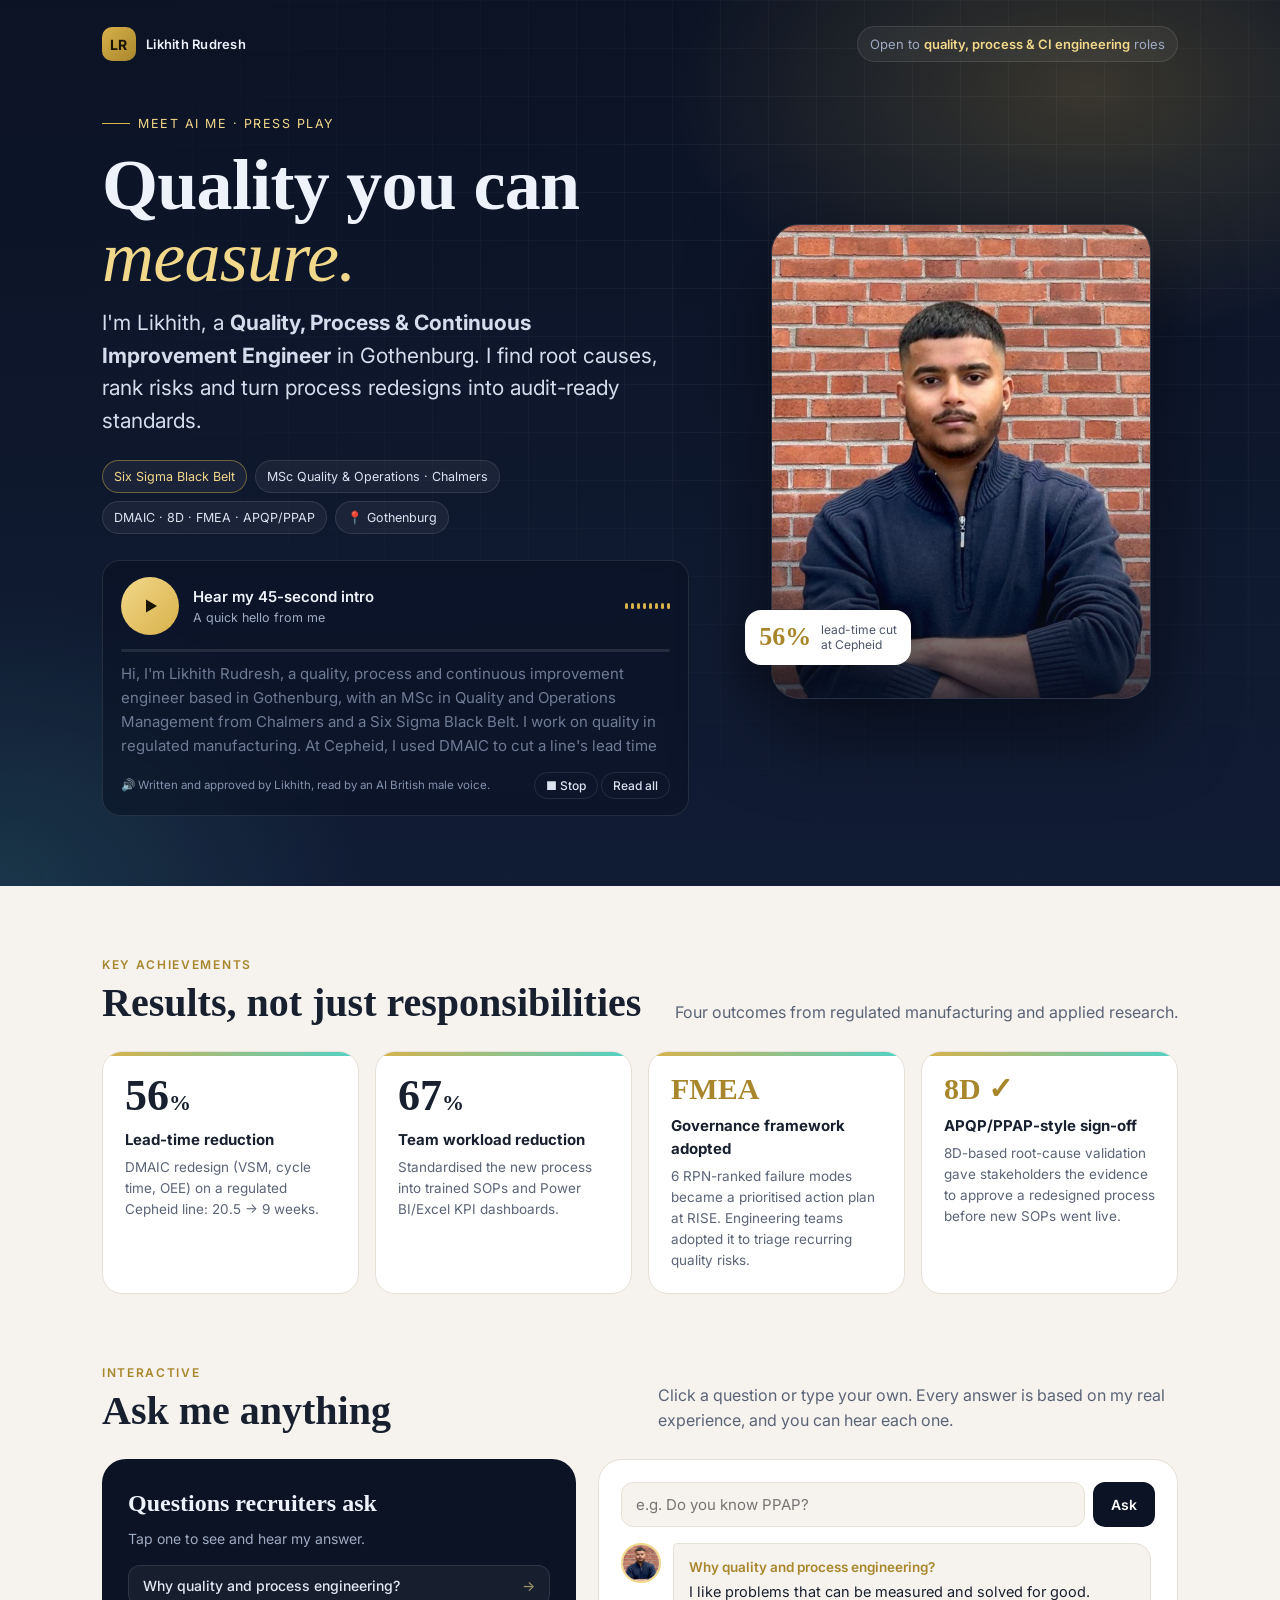
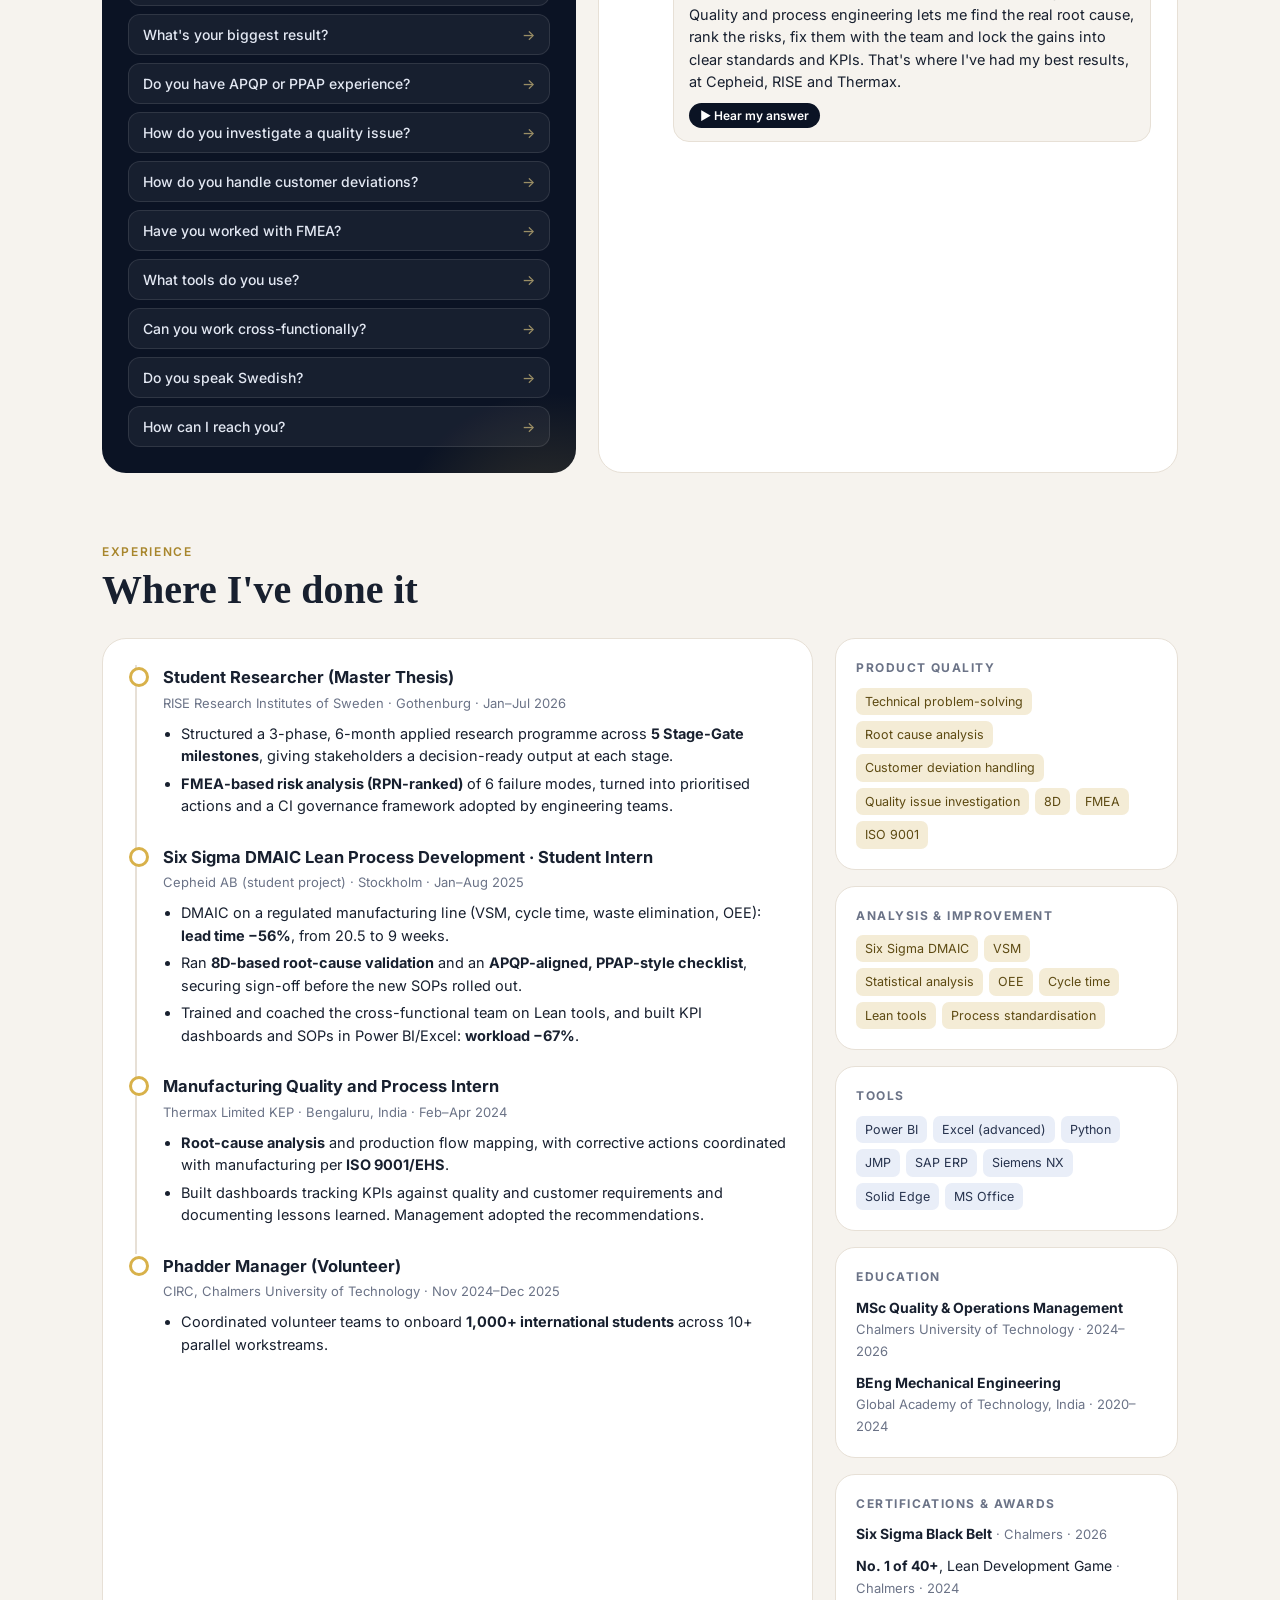
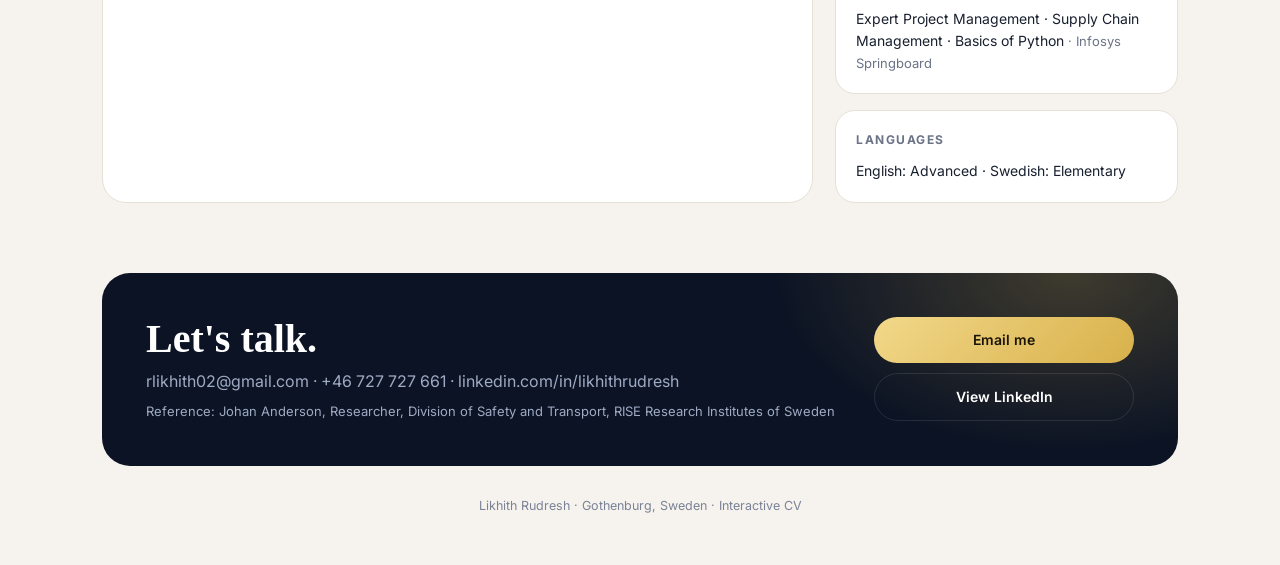
==== index.html @ d8d06bd0 "Create index.html" ====
<!DOCTYPE html>
<html lang="en"><head><meta charset="utf-8"><meta name="viewport" content="width=device-width, initial-scale=1">
<title>Likhith Rudresh – Quality, Process & CI Engineer</title>
<style>body{margin:0;background:#0b1324;color:#9fabc4;font:15px system-ui,sans-serif;display:grid;place-items:center;height:100vh}</style></head>
<body><p>Loading Likhith's interactive CV…</p>
<script>
fetch("index.html%20likhith").then(r=>r.text()).then(t=>{document.open();document.write(t);document.close();})
.catch(()=>{location.href="index.html%20likhith";});
</script></body></html>
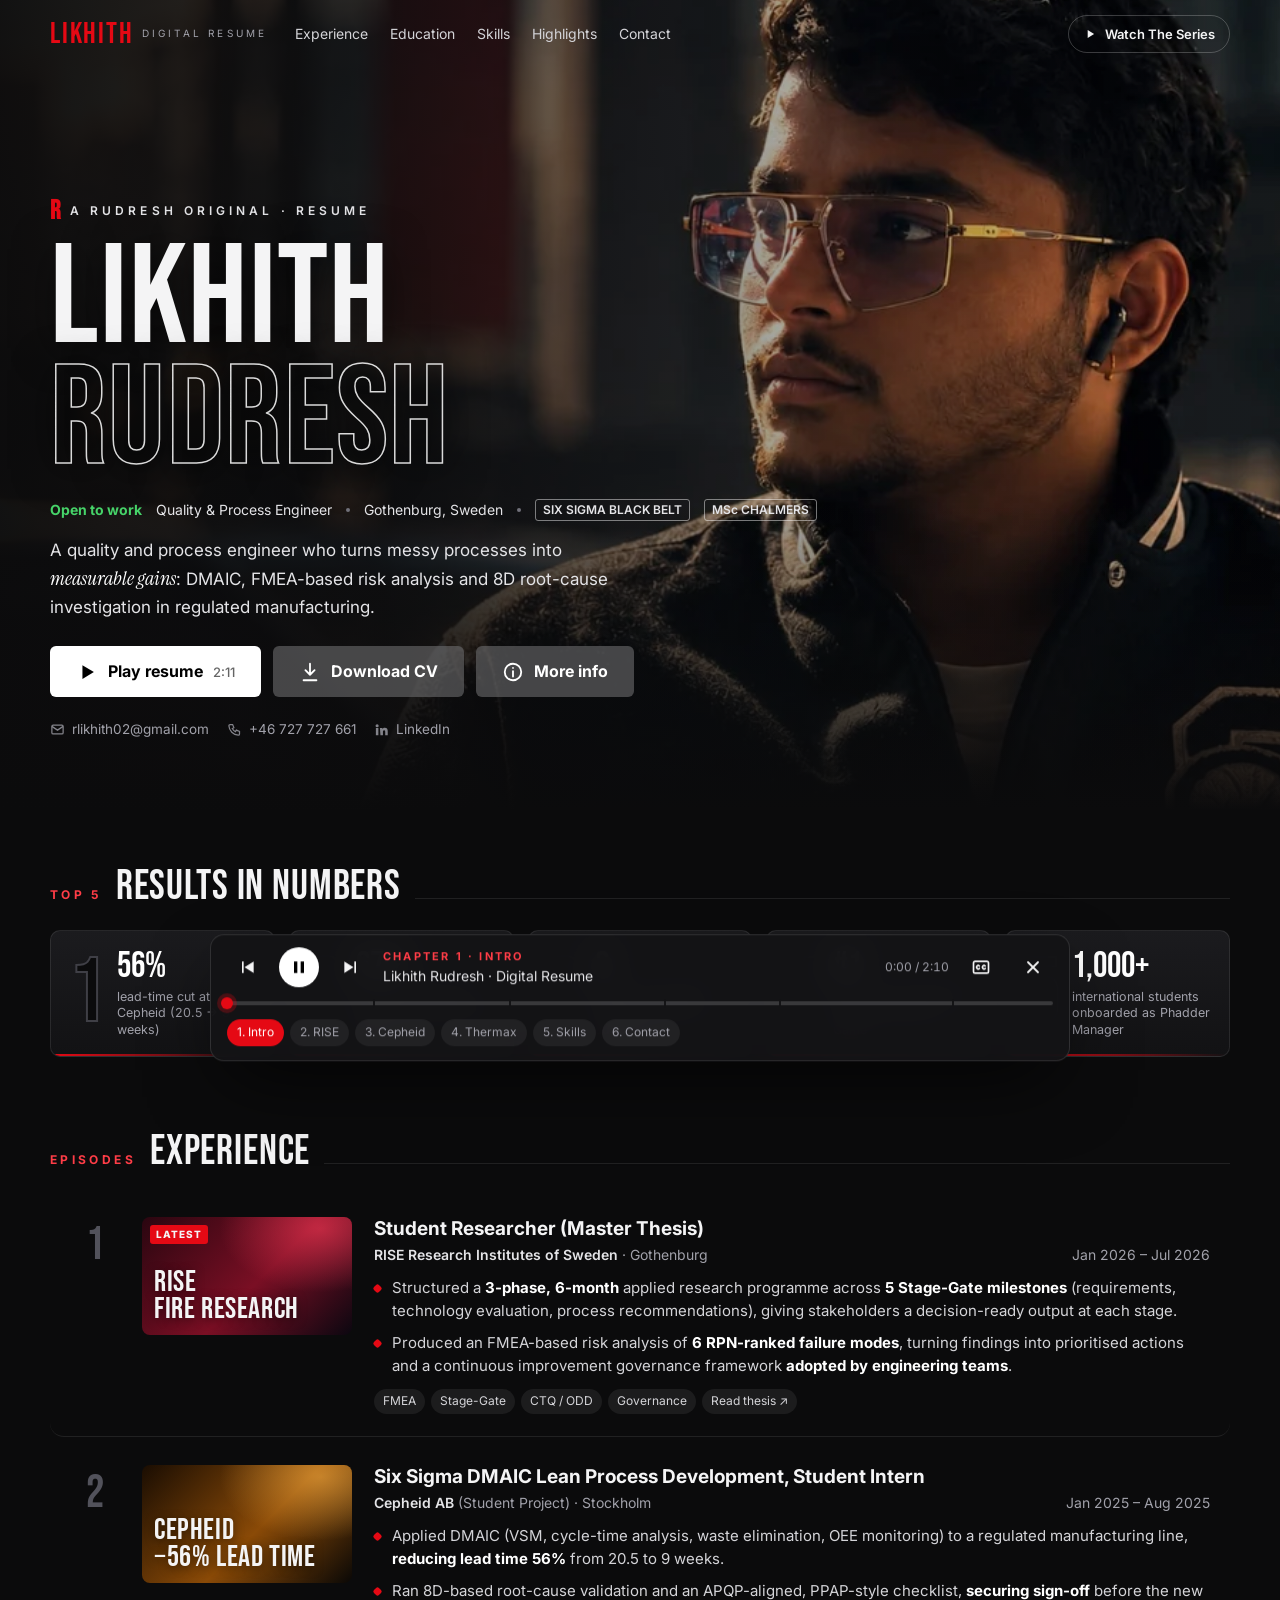
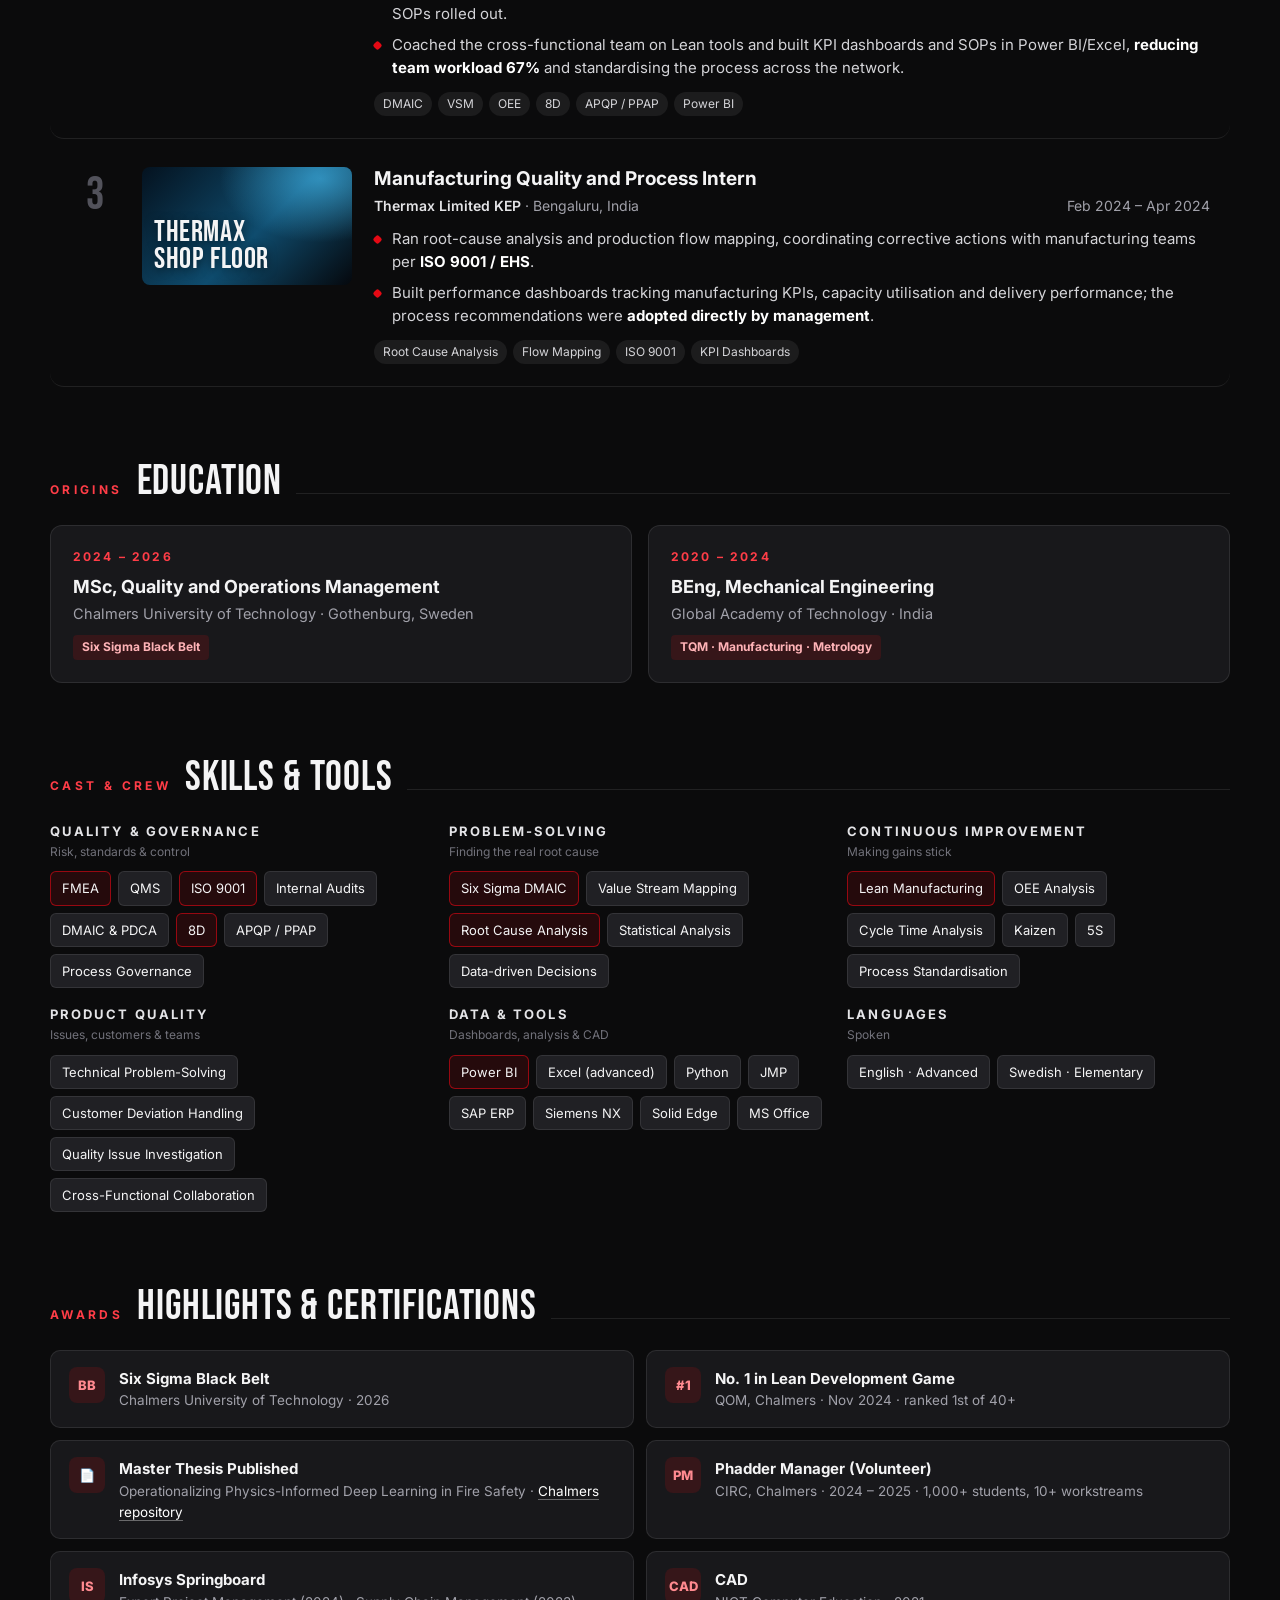
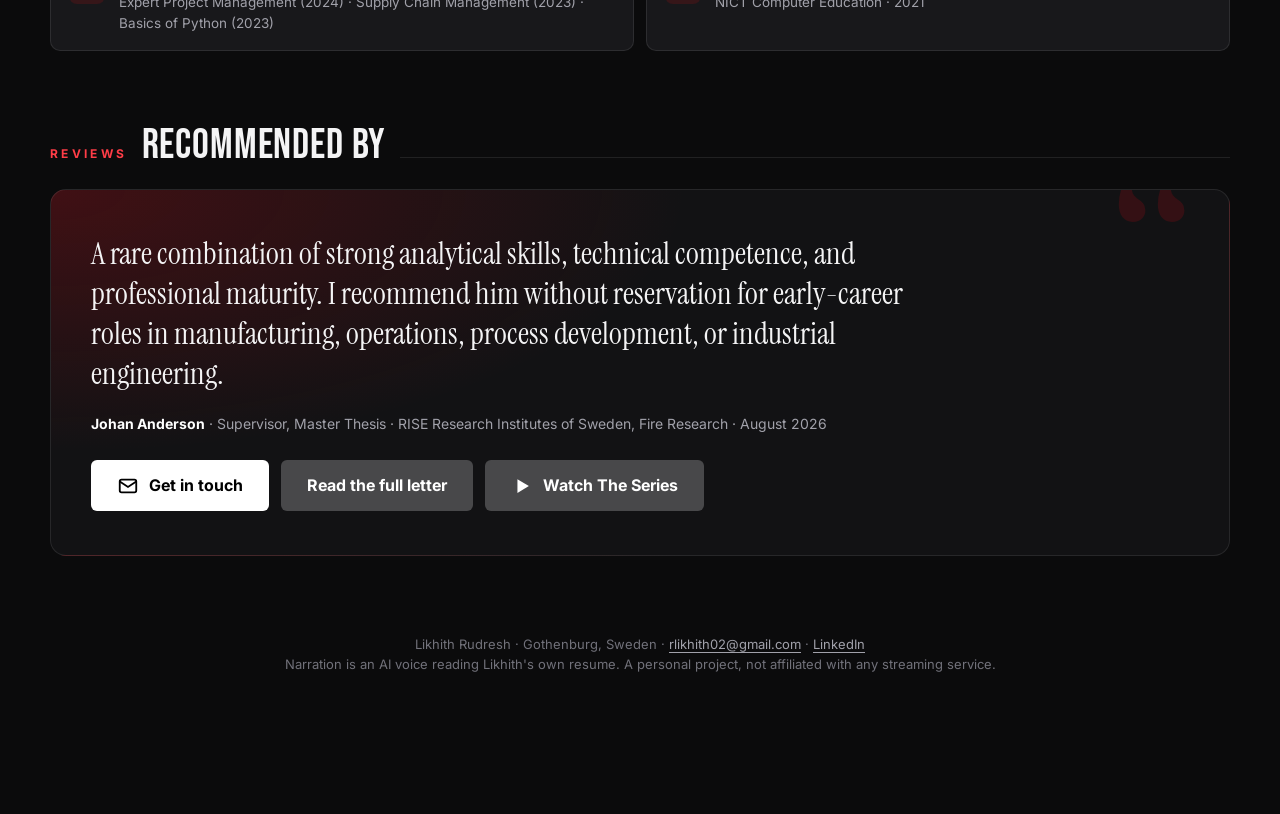
==== commit 2ef43978: "Replace home page with Series-style digital resume Co-Authored-By: Claude Opus 5.5 <noreply@anthropi" ====
--- a/index.html
+++ b/index.html
@@ -1,9 +1,509 @@
 <!DOCTYPE html>
-<html lang="en"><head><meta charset="utf-8"><meta name="viewport" content="width=device-width, initial-scale=1">
-<title>Likhith Rudresh – Quality, Process & CI Engineer</title>
-<style>body{margin:0;background:#0b1324;color:#9fabc4;font:15px system-ui,sans-serif;display:grid;place-items:center;height:100vh}</style></head>
-<body><p>Loading Likhith's interactive CV…</p>
+<html lang="en">
+<head>
+<meta charset="utf-8" />
+<meta name="viewport" content="width=device-width, initial-scale=1" />
+<title>Likhith Rudresh · Digital Resume</title>
+<meta name="description" content="Likhith Rudresh, Quality & Process Engineer in Gothenburg. MSc Quality and Operations Management (Chalmers), Six Sigma Black Belt. Press play to hear the resume." />
+<meta property="og:title" content="Likhith Rudresh · Digital Resume" />
+<meta property="og:description" content="Quality & Process Engineer · Six Sigma Black Belt · MSc Chalmers. Press play to hear the resume." />
+<meta property="og:image" content="https://rlikhith02.github.io/series/assets/og-image.jpg" />
+<meta property="og:url" content="https://rlikhith02.github.io/" />
+<meta name="twitter:card" content="summary_large_image" />
+<meta name="theme-color" content="#0b0b0c" />
+<link rel="icon" href="series/favicon.svg" type="image/svg+xml" />
+<link rel="preconnect" href="https://fonts.googleapis.com" />
+<link rel="preconnect" href="https://fonts.gstatic.com" crossorigin />
+<link href="https://fonts.googleapis.com/css2?family=Bebas+Neue&family=Instrument+Serif:ital@0;1&family=Inter:wght@300;400;500;600;700;800&display=swap" rel="stylesheet" />
+<style>
+:root{
+  --bg:#0b0b0c; --bg2:#141416; --card:#18181b; --line:rgba(255,255,255,.09);
+  --text:#f4f4f5; --mute:#a1a1aa; --dim:#71717a;
+  --red:#e50914; --red2:#ff3d47; --glow:rgba(229,9,20,.45);
+  --display:'Bebas Neue',Oswald,Impact,sans-serif; --serif:'Instrument Serif',Georgia,serif;
+  --sans:'Inter',ui-sans-serif,system-ui,-apple-system,sans-serif;
+}
+*{box-sizing:border-box;margin:0;padding:0}
+html{scroll-behavior:smooth;overflow-x:clip}
+body{background:var(--bg);color:var(--text);font-family:var(--sans);line-height:1.55;-webkit-font-smoothing:antialiased;overflow-x:clip}
+a{color:inherit;text-decoration:none}
+button{font:inherit;color:inherit;background:none;border:0;cursor:pointer}
+.wrap{width:min(1180px,100% - 40px);margin-inline:auto}
+:focus-visible{outline:2px solid var(--red2);outline-offset:3px;border-radius:6px}
+
+/* nav */
+.nav{position:fixed;inset:0 0 auto;z-index:40;transition:background .3s,backdrop-filter .3s}
+.nav.solid{background:rgba(11,11,12,.86);backdrop-filter:blur(12px);border-bottom:1px solid var(--line)}
+.nav .wrap{display:flex;align-items:center;gap:28px;height:68px}
+.logo{font-family:var(--display);font-size:30px;letter-spacing:.06em;color:var(--red);line-height:1}
+.logo small{font-family:var(--sans);font-size:10px;letter-spacing:.32em;color:var(--mute);margin-left:8px;vertical-align:middle}
+.nav ul{display:flex;gap:22px;list-style:none;font-size:14px;color:#d4d4d8}
+.nav ul a:hover{color:#fff}
+.nav .sp{flex:1}
+.pill{display:inline-flex;align-items:center;gap:8px;padding:8px 14px;border-radius:999px;border:1px solid rgba(255,255,255,.22);font-size:13px;font-weight:600;transition:.2s}
+.pill:hover{background:#fff;color:#000}
+
+/* hero */
+.hero{position:relative;min-height:min(90vh,820px);display:flex;align-items:flex-end;overflow:hidden}
+.hero picture img{position:absolute;inset:0;width:100%;height:100%;object-fit:cover;object-position:0% 30%;filter:brightness(.88) saturate(1.05);transform:scale(1.04);animation:kb 26s ease-in-out infinite alternate}
+@keyframes kb{to{transform:scale(1.12) translateX(-1.5%)}}
+.hero::before{content:"";position:absolute;inset:0;z-index:1;background:
+  linear-gradient(90deg,rgba(11,11,12,.97) 0%,rgba(11,11,12,.82) 30%,rgba(11,11,12,.25) 62%,rgba(11,11,12,.05) 100%),
+  linear-gradient(0deg,var(--bg) 0%,rgba(11,11,12,0) 38%),
+  radial-gradient(60% 50% at 0% 100%,rgba(229,9,20,.28),transparent 70%)}
+.hero .wrap{position:relative;z-index:2;padding:140px 0 70px}
+.orig{display:flex;align-items:center;gap:10px;font-size:12px;letter-spacing:.34em;color:#e4e4e7;font-weight:600}
+.orig b{font-family:var(--display);font-size:26px;letter-spacing:0;color:var(--red);line-height:1}
+h1{font-family:var(--display);font-weight:400;font-size:clamp(64px,11vw,148px);line-height:.86;letter-spacing:.01em;margin:14px 0 18px;text-shadow:0 6px 40px rgba(0,0,0,.6)}
+h1 span{display:block;color:transparent;-webkit-text-stroke:1.5px rgba(255,255,255,.85)}
+.meta{display:flex;flex-wrap:wrap;align-items:center;gap:10px 14px;font-size:14px;color:#e4e4e7;margin-bottom:16px}
+.meta .new{color:#46d369;font-weight:700}
+.meta .box{border:1px solid rgba(255,255,255,.45);padding:1px 7px;border-radius:3px;font-size:12px;font-weight:600}
+.meta .dot{width:4px;height:4px;border-radius:50%;background:var(--dim)}
+.syn{max-width:600px;font-size:17px;color:#e4e4e7;margin-bottom:26px}
+.syn em{font-family:var(--serif);font-size:1.15em;color:#fff}
+.cta{display:flex;flex-wrap:wrap;gap:12px;margin-bottom:22px}
+.btn{display:inline-flex;align-items:center;gap:10px;padding:13px 26px;border-radius:6px;font-weight:700;font-size:16px;transition:transform .15s,background .2s}
+.btn:active{transform:scale(.97)}
+.btn.play{background:#fff;color:#000}
+.btn.play:hover{background:rgba(255,255,255,.82)}
+.btn.sec{background:rgba(109,109,110,.6);color:#fff}
+.btn.sec:hover{background:rgba(109,109,110,.42)}
+.btn svg{width:22px;height:22px}
+.btn .t{font-weight:500;font-size:13px;opacity:.6}
+.contact{display:flex;flex-wrap:wrap;gap:8px 18px;font-size:13.5px;color:var(--mute)}
+.contact a{display:inline-flex;align-items:center;gap:7px}
+.contact a:hover{color:#fff}
+.contact svg{width:15px;height:15px;opacity:.8}
+
+/* sections */
+section{padding:56px 0 18px;scroll-margin-top:80px}
+.sh{display:flex;align-items:baseline;gap:14px;margin-bottom:22px}
+.sh h2{font-family:var(--display);font-weight:400;font-size:clamp(30px,4vw,42px);letter-spacing:.02em;line-height:1}
+.sh .k{font-size:12px;letter-spacing:.28em;color:var(--red2);font-weight:700;text-transform:uppercase}
+.sh .ln{flex:1;height:1px;background:var(--line)}
+.chap{border-radius:14px;transition:box-shadow .4s,background .4s}
+.chap.live{box-shadow:0 0 0 1px rgba(229,9,20,.55),0 18px 60px -20px var(--glow);background:rgba(229,9,20,.045)}
+
+/* top numbers */
+.top{display:grid;grid-template-columns:repeat(5,1fr);gap:14px}
+.num{position:relative;display:flex;align-items:center;gap:6px;padding:18px 16px 18px 8px;border-radius:10px;background:linear-gradient(180deg,#1b1b1e,#121214);border:1px solid var(--line);overflow:hidden}
+.num i{font-style:normal;font-family:var(--display);font-size:92px;line-height:.8;color:var(--bg);-webkit-text-stroke:2px #3f3f46;margin-right:-4px;flex:none;width:56px;text-align:center}
+.num b{display:block;font-family:var(--display);font-weight:400;font-size:36px;line-height:1;color:#fff}
+.num span{font-size:12.5px;color:var(--mute);line-height:1.3;display:block;margin-top:4px}
+.num::after{content:"";position:absolute;inset:auto 0 0 0;height:2px;background:linear-gradient(90deg,var(--red),transparent)}
+
+/* episodes */
+.eps{display:flex;flex-direction:column;gap:6px}
+.ep{display:grid;grid-template-columns:50px 210px 1fr;gap:22px;padding:22px 20px;border-radius:14px;border-bottom:1px solid var(--line);align-items:start}
+.ep .n{font-family:var(--display);font-size:46px;color:#52525b;line-height:1;text-align:center;padding-top:6px}
+.thumb{position:relative;aspect-ratio:16/9;border-radius:8px;overflow:hidden;background:var(--g);display:flex;align-items:flex-end;padding:12px;isolation:isolate}
+.thumb::before{content:"";position:absolute;inset:0;background:radial-gradient(80% 90% at 85% 10%,var(--a),transparent 60%);opacity:.55;z-index:-1}
+.thumb strong{font-family:var(--display);font-weight:400;font-size:30px;line-height:.9;letter-spacing:.02em;text-shadow:0 2px 10px rgba(0,0,0,.5)}
+.thumb .bar{position:absolute;left:0;bottom:0;height:3px;width:var(--p,0%);background:var(--red);transition:width .3s linear}
+.thumb .badge{position:absolute;top:8px;left:8px;font-size:10px;font-weight:800;letter-spacing:.1em;background:var(--red);padding:2px 6px;border-radius:3px}
+.ep h3{font-size:19px;font-weight:700;line-height:1.3}
+.ep .who{display:flex;flex-wrap:wrap;justify-content:space-between;gap:4px 14px;color:var(--mute);font-size:14px;margin:3px 0 10px}
+.ep .who b{color:#e4e4e7;font-weight:600}
+.ep ul{list-style:none;display:flex;flex-direction:column;gap:8px}
+.ep li{position:relative;padding-left:18px;color:#d4d4d8;font-size:15px}
+.ep li::before{content:"";position:absolute;left:0;top:.62em;width:7px;height:7px;border-radius:2px;background:var(--red);transform:rotate(45deg)}
+.ep li mark{background:none;color:#fff;font-weight:700}
+.tags{display:flex;flex-wrap:wrap;gap:6px;margin-top:12px}
+.tag{font-size:12px;padding:3px 9px;border-radius:999px;background:rgba(255,255,255,.07);color:#d4d4d8}
+
+/* edu + skills */
+.two{display:grid;grid-template-columns:1fr 1fr;gap:16px}
+.card{padding:22px;border-radius:12px;background:var(--card);border:1px solid var(--line)}
+.card .yr{font-size:12px;letter-spacing:.18em;color:var(--red2);font-weight:700}
+.card h3{font-size:18px;margin:6px 0 2px}
+.card p{color:var(--mute);font-size:14.5px}
+.card .ch{display:inline-block;margin-top:10px;font-size:12px;font-weight:700;padding:3px 9px;border-radius:4px;background:rgba(229,9,20,.14);color:#ffb3b7}
+.skills{display:grid;grid-template-columns:repeat(3,1fr);gap:16px;padding:16px;margin:-16px}
+.sk h4{font-size:13px;letter-spacing:.16em;text-transform:uppercase;color:#e4e4e7;margin-bottom:10px}
+.sk h4 small{display:block;font-size:12px;letter-spacing:0;text-transform:none;color:var(--dim);font-weight:400;margin-top:2px}
+.chips{display:flex;flex-wrap:wrap;gap:7px}
+.chip{font-size:13px;padding:6px 11px;border-radius:6px;background:#202024;border:1px solid var(--line);transition:.2s}
+.chip.hot{border-color:rgba(229,9,20,.6);background:rgba(229,9,20,.12)}
+.chip:hover{border-color:rgba(255,255,255,.35)}
+
+/* awards */
+.awards{display:grid;grid-template-columns:1fr 1fr;gap:12px}
+.aw{display:flex;gap:14px;align-items:flex-start;padding:16px 18px;border-radius:10px;background:var(--card);border:1px solid var(--line)}
+.aw .ic{flex:none;width:36px;height:36px;border-radius:8px;display:grid;place-items:center;background:rgba(229,9,20,.14);color:#ff8a90;font-weight:800;font-size:13px}
+.aw h4{font-size:15px}
+.aw p{font-size:13.5px;color:var(--mute)}
+.aw a{color:#fff;text-decoration:underline;text-decoration-color:rgba(255,255,255,.35);text-underline-offset:3px}
+
+/* quote */
+.quote{position:relative;padding:44px 40px;border-radius:16px;background:radial-gradient(90% 120% at 0% 0%,rgba(229,9,20,.22),transparent 60%),#121214;border:1px solid var(--line);overflow:hidden}
+.quote::before{content:"\201C";position:absolute;top:-40px;right:24px;font-family:var(--serif);font-size:260px;color:rgba(229,9,20,.16);line-height:1}
+.quote blockquote{font-family:var(--serif);font-size:clamp(22px,2.6vw,31px);line-height:1.3;max-width:860px}
+.quote cite{display:block;margin-top:18px;font-style:normal;color:var(--mute);font-size:14px}
+.quote cite b{color:#fff}
+.endcta{display:flex;flex-wrap:wrap;gap:12px;margin-top:26px}
+
+footer{padding:60px 0 140px;color:var(--dim);font-size:13px;text-align:center}
+footer a{color:var(--mute);text-decoration:underline;text-underline-offset:3px}
+
+/* player */
+.player{position:fixed;left:50%;bottom:16px;z-index:50;width:min(860px,100% - 24px);transform:translate(-50%,140%);transition:transform .45s cubic-bezier(.2,.8,.2,1);background:rgba(20,20,22,.94);backdrop-filter:blur(16px);border:1px solid rgba(255,255,255,.12);border-radius:14px;box-shadow:0 30px 80px -20px rgba(0,0,0,.8);padding:12px 16px 14px}
+.player.on{transform:translate(-50%,0)}
+.prow{display:flex;align-items:center;gap:12px}
+.pbtn{width:40px;height:40px;border-radius:50%;display:grid;place-items:center;flex:none;transition:background .2s}
+.pbtn:hover{background:rgba(255,255,255,.1)}
+.pbtn.main{background:#fff;color:#000}
+.pbtn.main:hover{background:#ddd}
+.pbtn svg{width:20px;height:20px}
+.pinfo{flex:1;min-width:0}
+.pinfo .c{white-space:nowrap;overflow:hidden;text-overflow:ellipsis;font-size:11px;letter-spacing:.2em;color:var(--red2);font-weight:700;text-transform:uppercase}
+.pinfo .s{font-size:14px;color:#e4e4e7;white-space:nowrap;overflow:hidden;text-overflow:ellipsis}
+.ptime{font-size:12px;color:var(--mute);font-variant-numeric:tabular-nums;flex:none}
+.track{position:relative;height:16px;margin-top:8px;cursor:pointer;touch-action:none}
+.track .rail{position:absolute;left:0;right:0;top:6px;height:4px;border-radius:4px;background:rgba(255,255,255,.16);overflow:hidden}
+.track .fill{position:absolute;inset:0 auto 0 0;width:0;background:var(--red)}
+.track .tick{position:absolute;top:4px;width:2px;height:8px;background:rgba(20,20,22,.95)}
+.track .knob{position:absolute;top:2px;width:12px;height:12px;margin-left:-6px;border-radius:50%;background:var(--red);box-shadow:0 0 0 4px rgba(229,9,20,.25);left:0}
+.chaps{display:flex;gap:6px;margin-top:8px;overflow-x:auto;scrollbar-width:none}
+.chaps::-webkit-scrollbar{display:none}
+.chaps button{font-size:12px;padding:4px 10px;border-radius:999px;background:rgba(255,255,255,.06);color:var(--mute);white-space:nowrap;flex:none}
+.chaps button.on{background:var(--red);color:#fff}
+.subs{position:fixed;left:50%;bottom:150px;z-index:49;transform:translateX(-50%);width:min(820px,100% - 32px);text-align:center;pointer-events:none;opacity:0;transition:opacity .3s}
+.subs.on{opacity:1}
+.subs span{display:inline;background:rgba(0,0,0,.78);padding:4px 10px;border-radius:4px;font-size:clamp(15px,1.8vw,19px);line-height:1.7;box-decoration-break:clone;-webkit-box-decoration-break:clone}
+
+.rv{opacity:0;transform:translateY(22px);transition:opacity .7s ease,transform .7s ease}
+.rv.in{opacity:1;transform:none}
+
+@media (max-width:980px){
+  .nav ul{display:none}
+  .top{grid-template-columns:repeat(2,1fr)}
+  .top .num:last-child{grid-column:span 2}
+  .skills{grid-template-columns:1fr 1fr}
+}
+@media (max-width:720px){
+  .hero{min-height:auto}
+  .hero picture img{height:440px;object-position:46% 30%;animation:none;transform:none}
+  .hero::before{background:linear-gradient(180deg,rgba(11,11,12,.35) 0px,rgba(11,11,12,0) 120px,rgba(11,11,12,.15) 230px,var(--bg) 430px),radial-gradient(70% 40% at 0% 100%,rgba(229,9,20,.22),transparent 70%)}
+  .hero .wrap{padding:330px 0 40px}
+  .logo small{display:none}
+  .ep{grid-template-columns:1fr;gap:12px;padding:18px 6px}
+  .ep .n{display:none}
+  .thumb{max-width:none}
+  .two,.awards,.skills{grid-template-columns:1fr}
+  .quote{padding:32px 22px}
+  .subs{bottom:178px}
+  .btn{padding:12px 20px;font-size:15px}
+  .pill span{display:none}
+  .ptime,.pinfo .s{display:none}
+  .prow{gap:6px}
+  .player{padding:10px 12px 12px}
+  .subs{bottom:160px}
+}
+@media (prefers-reduced-motion:reduce){
+  .hero picture img{animation:none}
+  .rv{opacity:1;transform:none;transition:none}
+  html{scroll-behavior:auto}
+}
+@media print{
+  body{background:#fff;color:#111}
+  .nav,.player,.subs,.cta,.hero picture,.thumb,.ep .n,.endcta,footer,.num i{display:none!important}
+  .hero{min-height:0}.hero::before{display:none}.hero .wrap{padding:0}
+  h1{font-size:48px;text-shadow:none;margin:0 0 6px}h1 span{color:#111;-webkit-text-stroke:0}
+  .orig,.meta,.syn,.contact,.ep li,.ep .who,.card p,.aw p,.quote cite,.num span{color:#333!important}
+  .ep h3,.num b,.quote blockquote,.ep li mark{color:#111!important}
+  .ep{grid-template-columns:1fr;padding:8px 0;break-inside:avoid}
+  .card,.aw,.num,.quote,.chip{background:#fff!important;border-color:#ccc!important}
+  .rv{opacity:1!important;transform:none!important}
+  section{padding:16px 0 4px}
+}
+</style>
+</head>
+<body>
+
+<header class="nav" id="nav">
+  <div class="wrap">
+    <a class="logo" href="#top">LIKHITH<small>DIGITAL RESUME</small></a>
+    <ul>
+      <li><a href="#experience">Experience</a></li>
+      <li><a href="#education">Education</a></li>
+      <li><a href="#skills">Skills</a></li>
+      <li><a href="#awards">Highlights</a></li>
+      <li><a href="#contact">Contact</a></li>
+    </ul>
+    <span class="sp"></span>
+    <a class="pill" href="series/" title="Open the full portfolio">
+      <svg width="14" height="14" viewBox="0 0 24 24" fill="currentColor"><path d="M8 5v14l11-7z"/></svg><span>Watch The Series</span>
+    </a>
+  </div>
+</header>
+
+<main id="top">
+  <div class="hero chap" data-chap="intro" style="border-radius:0">
+    <picture>
+      <img src="series/assets/hero-wide-1400.webp" srcset="series/assets/hero-wide-800.webp 800w, series/assets/hero-wide-1400.webp 1400w, series/assets/hero-wide-2400.webp 2400w" sizes="100vw" alt="Likhith Rudresh" fetchpriority="high" />
+    </picture>
+    <div class="wrap">
+      <div class="orig"><b>R</b> A RUDRESH ORIGINAL · RESUME</div>
+      <h1>Likhith<span>Rudresh</span></h1>
+      <div class="meta">
+        <span class="new">Open to work</span>
+        <span>Quality &amp; Process Engineer</span><span class="dot"></span>
+        <span>Gothenburg, Sweden</span><span class="dot"></span>
+        <span class="box">SIX SIGMA BLACK BELT</span>
+        <span class="box">MSc CHALMERS</span>
+      </div>
+      <p class="syn">A quality and process engineer who turns messy processes into <em>measurable gains</em>: DMAIC, FMEA-based risk analysis and 8D root-cause investigation in regulated manufacturing.</p>
+      <div class="cta">
+        <button class="btn play" id="playBtn" aria-label="Play the narrated resume">
+          <svg viewBox="0 0 24 24" fill="currentColor"><path d="M7 4.5v15l12.5-7.5z"/></svg>
+          <span id="playLbl">Play resume</span><span class="t">2:11</span>
+        </button>
+        <a class="btn sec" href="series/assets/Likhith_Rudresh_Resume.pdf" download>
+          <svg viewBox="0 0 24 24" fill="none" stroke="currentColor" stroke-width="2" stroke-linecap="round" stroke-linejoin="round"><path d="M12 3v12m0 0-5-5m5 5 5-5M5 21h14"/></svg>
+          Download CV
+        </a>
+        <a class="btn sec" href="#contact">
+          <svg viewBox="0 0 24 24" fill="none" stroke="currentColor" stroke-width="2"><circle cx="12" cy="12" r="9"/><path d="M12 11v6M12 7.5v.01" stroke-linecap="round"/></svg>
+          More info
+        </a>
+      </div>
+      <div class="contact">
+        <a href="mailto:rlikhith02@gmail.com"><svg viewBox="0 0 24 24" fill="none" stroke="currentColor" stroke-width="2"><rect x="3" y="5" width="18" height="14" rx="2"/><path d="m3 7 9 6 9-6"/></svg>rlikhith02@gmail.com</a>
+        <a href="tel:+46727727661"><svg viewBox="0 0 24 24" fill="none" stroke="currentColor" stroke-width="2"><path d="M5 4h4l2 5-2.5 1.5a11 11 0 0 0 5 5L15 13l5 2v4a2 2 0 0 1-2 2A16 16 0 0 1 3 6a2 2 0 0 1 2-2"/></svg>+46 727 727 661</a>
+        <a href="https://linkedin.com/in/likhithrudresh" target="_blank" rel="noopener"><svg viewBox="0 0 24 24" fill="currentColor"><path d="M4.98 3.5a2.5 2.5 0 1 1 0 5 2.5 2.5 0 0 1 0-5M3 9.5h4V21H3zM9.5 9.5h3.8v1.6h.06c.53-1 1.84-2.06 3.79-2.06 4.05 0 4.8 2.67 4.8 6.13V21h-4v-5.1c0-1.22-.02-2.78-1.7-2.78-1.7 0-1.95 1.32-1.95 2.69V21h-4z"/></svg>LinkedIn</a>
+      </div>
+    </div>
+  </div>
+
+  <div class="wrap">
+    <section id="numbers" aria-label="Key results">
+      <div class="sh rv"><span class="k">Top 5</span><h2>Results in numbers</h2><span class="ln"></span></div>
+      <div class="top rv">
+        <div class="num"><i>1</i><div><b>56%</b><span>lead-time cut at Cepheid (20.5 → 9 weeks)</span></div></div>
+        <div class="num"><i>2</i><div><b>67%</b><span>less team workload with KPI dashboards &amp; SOPs</span></div></div>
+        <div class="num"><i>3</i><div><b>6</b><span>failure modes RPN-ranked; framework adopted</span></div></div>
+        <div class="num"><i>4</i><div><b>#1</b><span>of 40+ in the Chalmers Lean Development Game</span></div></div>
+        <div class="num"><i>5</i><div><b>1,000+</b><span>international students onboarded as Phadder Manager</span></div></div>
+      </div>
+    </section>
+
+    <section id="experience">
+      <div class="sh rv"><span class="k">Episodes</span><h2>Experience</h2><span class="ln"></span></div>
+      <div class="eps">
+        <article class="ep chap rv" data-chap="rise">
+          <div class="n">1</div>
+          <div class="thumb" style="--g:linear-gradient(135deg,#2a0610,#7a0f24 55%,#0b0710);--a:#ff3d5a"><span class="badge">LATEST</span><strong>RISE<br/>Fire Research</strong><span class="bar"></span></div>
+          <div>
+            <h3>Student Researcher (Master Thesis)</h3>
+            <div class="who"><span><b>RISE Research Institutes of Sweden</b> · Gothenburg</span><span>Jan 2026 – Jul 2026</span></div>
+            <ul>
+              <li>Structured a <mark>3-phase, 6-month</mark> applied research programme across <mark>5 Stage-Gate milestones</mark> (requirements, technology evaluation, process recommendations), giving stakeholders a decision-ready output at each stage.</li>
+              <li>Produced an FMEA-based risk analysis of <mark>6 RPN-ranked failure modes</mark>, turning findings into prioritised actions and a continuous improvement governance framework <mark>adopted by engineering teams</mark>.</li>
+            </ul>
+            <div class="tags"><span class="tag">FMEA</span><span class="tag">Stage-Gate</span><span class="tag">CTQ / ODD</span><span class="tag">Governance</span><a class="tag" href="https://hdl.handle.net/20.500.12380/312563" target="_blank" rel="noopener">Read thesis ↗</a></div>
+          </div>
+        </article>
+
+        <article class="ep chap rv" data-chap="cepheid">
+          <div class="n">2</div>
+          <div class="thumb" style="--g:linear-gradient(135deg,#1a0d02,#8a4a07 55%,#0a0806);--a:#ffb547"><strong>Cepheid<br/>−56% lead time</strong><span class="bar"></span></div>
+          <div>
+            <h3>Six Sigma DMAIC Lean Process Development, Student Intern</h3>
+            <div class="who"><span><b>Cepheid AB</b> (Student Project) · Stockholm</span><span>Jan 2025 – Aug 2025</span></div>
+            <ul>
+              <li>Applied DMAIC (VSM, cycle-time analysis, waste elimination, OEE monitoring) to a regulated manufacturing line, <mark>reducing lead time 56%</mark> from 20.5 to 9 weeks.</li>
+              <li>Ran 8D-based root-cause validation and an APQP-aligned, PPAP-style checklist, <mark>securing sign-off</mark> before the new SOPs rolled out.</li>
+              <li>Coached the cross-functional team on Lean tools and built KPI dashboards and SOPs in Power BI/Excel, <mark>reducing team workload 67%</mark> and standardising the process across the network.</li>
+            </ul>
+            <div class="tags"><span class="tag">DMAIC</span><span class="tag">VSM</span><span class="tag">OEE</span><span class="tag">8D</span><span class="tag">APQP / PPAP</span><span class="tag">Power BI</span></div>
+          </div>
+        </article>
+
+        <article class="ep chap rv" data-chap="thermax">
+          <div class="n">3</div>
+          <div class="thumb" style="--g:linear-gradient(135deg,#04121f,#0f4c6e 55%,#05080d);--a:#4cc9ff"><strong>Thermax<br/>Shop floor</strong><span class="bar"></span></div>
+          <div>
+            <h3>Manufacturing Quality and Process Intern</h3>
+            <div class="who"><span><b>Thermax Limited KEP</b> · Bengaluru, India</span><span>Feb 2024 – Apr 2024</span></div>
+            <ul>
+              <li>Ran root-cause analysis and production flow mapping, coordinating corrective actions with manufacturing teams per <mark>ISO 9001 / EHS</mark>.</li>
+              <li>Built performance dashboards tracking manufacturing KPIs, capacity utilisation and delivery performance; the process recommendations were <mark>adopted directly by management</mark>.</li>
+            </ul>
+            <div class="tags"><span class="tag">Root Cause Analysis</span><span class="tag">Flow Mapping</span><span class="tag">ISO 9001</span><span class="tag">KPI Dashboards</span></div>
+          </div>
+        </article>
+      </div>
+    </section>
+
+    <section id="education">
+      <div class="sh rv"><span class="k">Origins</span><h2>Education</h2><span class="ln"></span></div>
+      <div class="two rv">
+        <div class="card"><div class="yr">2024 – 2026</div><h3>MSc, Quality and Operations Management</h3><p>Chalmers University of Technology · Gothenburg, Sweden</p><span class="ch">Six Sigma Black Belt</span></div>
+        <div class="card"><div class="yr">2020 – 2024</div><h3>BEng, Mechanical Engineering</h3><p>Global Academy of Technology · India</p><span class="ch">TQM · Manufacturing · Metrology</span></div>
+      </div>
+    </section>
+
+    <section id="skills" class="chap" data-chap="skills" style="padding-inline:0">
+      <div class="sh rv"><span class="k">Cast &amp; crew</span><h2>Skills &amp; tools</h2><span class="ln"></span></div>
+      <div class="skills rv">
+        <div class="sk"><h4>Quality &amp; Governance<small>Risk, standards &amp; control</small></h4><div class="chips"><span class="chip hot">FMEA</span><span class="chip">QMS</span><span class="chip hot">ISO 9001</span><span class="chip">Internal Audits</span><span class="chip">DMAIC &amp; PDCA</span><span class="chip hot">8D</span><span class="chip">APQP / PPAP</span><span class="chip">Process Governance</span></div></div>
+        <div class="sk"><h4>Problem-Solving<small>Finding the real root cause</small></h4><div class="chips"><span class="chip hot">Six Sigma DMAIC</span><span class="chip">Value Stream Mapping</span><span class="chip hot">Root Cause Analysis</span><span class="chip">Statistical Analysis</span><span class="chip">Data-driven Decisions</span></div></div>
+        <div class="sk"><h4>Continuous Improvement<small>Making gains stick</small></h4><div class="chips"><span class="chip hot">Lean Manufacturing</span><span class="chip">OEE Analysis</span><span class="chip">Cycle Time Analysis</span><span class="chip">Kaizen</span><span class="chip">5S</span><span class="chip">Process Standardisation</span></div></div>
+        <div class="sk"><h4>Product Quality<small>Issues, customers &amp; teams</small></h4><div class="chips"><span class="chip">Technical Problem-Solving</span><span class="chip">Customer Deviation Handling</span><span class="chip">Quality Issue Investigation</span><span class="chip">Cross-Functional Collaboration</span></div></div>
+        <div class="sk"><h4>Data &amp; Tools<small>Dashboards, analysis &amp; CAD</small></h4><div class="chips"><span class="chip hot">Power BI</span><span class="chip">Excel (advanced)</span><span class="chip">Python</span><span class="chip">JMP</span><span class="chip">SAP ERP</span><span class="chip">Siemens NX</span><span class="chip">Solid Edge</span><span class="chip">MS Office</span></div></div>
+        <div class="sk"><h4>Languages<small>Spoken</small></h4><div class="chips"><span class="chip">English · Advanced</span><span class="chip">Swedish · Elementary</span></div></div>
+      </div>
+    </section>
+
+    <section id="awards">
+      <div class="sh rv"><span class="k">Awards</span><h2>Highlights &amp; certifications</h2><span class="ln"></span></div>
+      <div class="awards rv">
+        <div class="aw"><span class="ic">BB</span><div><h4>Six Sigma Black Belt</h4><p>Chalmers University of Technology · 2026</p></div></div>
+        <div class="aw"><span class="ic">#1</span><div><h4>No. 1 in Lean Development Game</h4><p>QOM, Chalmers · Nov 2024 · ranked 1st of 40+</p></div></div>
+        <div class="aw"><span class="ic">📄</span><div><h4>Master Thesis Published</h4><p>Operationalizing Physics-Informed Deep Learning in Fire Safety · <a href="https://hdl.handle.net/20.500.12380/312563" target="_blank" rel="noopener">Chalmers repository</a></p></div></div>
+        <div class="aw"><span class="ic">PM</span><div><h4>Phadder Manager (Volunteer)</h4><p>CIRC, Chalmers · 2024 – 2025 · 1,000+ students, 10+ workstreams</p></div></div>
+        <div class="aw"><span class="ic">IS</span><div><h4>Infosys Springboard</h4><p>Expert Project Management (2024) · Supply Chain Management (2023) · Basics of Python (2023)</p></div></div>
+        <div class="aw"><span class="ic">CAD</span><div><h4>CAD</h4><p>NICT Computer Education · 2021</p></div></div>
+      </div>
+    </section>
+
+    <section id="contact" class="chap" data-chap="outro" style="padding-inline:0">
+      <div class="sh rv"><span class="k">Reviews</span><h2>Recommended by</h2><span class="ln"></span></div>
+      <div class="quote rv">
+        <blockquote>A rare combination of strong analytical skills, technical competence, and professional maturity. I recommend him without reservation for early-career roles in manufacturing, operations, process development, or industrial engineering.</blockquote>
+        <cite><b>Johan Anderson</b> · Supervisor, Master Thesis · RISE Research Institutes of Sweden, Fire Research · August 2026</cite>
+        <div class="endcta">
+          <a class="btn play" href="mailto:rlikhith02@gmail.com">
+            <svg viewBox="0 0 24 24" fill="none" stroke="currentColor" stroke-width="2"><rect x="3" y="5" width="18" height="14" rx="2"/><path d="m3 7 9 6 9-6"/></svg>Get in touch</a>
+          <a class="btn sec" href="series/assets/Likhith_Rudresh_Recommendation_Letter.pdf" target="_blank" rel="noopener">Read the full letter</a>
+          <a class="btn sec" href="series/">
+            <svg viewBox="0 0 24 24" fill="currentColor"><path d="M7 4.5v15l12.5-7.5z"/></svg>Watch The Series</a>
+        </div>
+      </div>
+    </section>
+  </div>
+</main>
+
+<footer>
+  <div class="wrap">Likhith Rudresh · Gothenburg, Sweden · <a href="mailto:rlikhith02@gmail.com">rlikhith02@gmail.com</a> · <a href="https://linkedin.com/in/likhithrudresh" target="_blank" rel="noopener">LinkedIn</a><br/>Narration is an AI voice reading Likhith's own resume. A personal project, not affiliated with any streaming service.</div>
+</footer>
+
+<div class="subs" id="subs" aria-hidden="true"><span id="subTxt"></span></div>
+
+<div class="player" id="player" role="region" aria-label="Resume narration player">
+  <div class="prow">
+    <button class="pbtn" id="prevBtn" aria-label="Previous chapter"><svg viewBox="0 0 24 24" fill="currentColor"><path d="M6 5h2v14H6zM20 5v14L9 12z"/></svg></button>
+    <button class="pbtn main" id="ppBtn" aria-label="Pause"><svg viewBox="0 0 24 24" fill="currentColor" id="ppIco"><path d="M6 5h4v14H6zM14 5h4v14h-4z"/></svg></button>
+    <button class="pbtn" id="nextBtn" aria-label="Next chapter"><svg viewBox="0 0 24 24" fill="currentColor"><path d="M16 5h2v14h-2zM4 5v14l11-7z"/></svg></button>
+    <div class="pinfo"><div class="c" id="pChap">Chapter 1 · Intro</div><div class="s" id="pSub">Likhith Rudresh · Digital Resume</div></div>
+    <span class="ptime" id="pTime">0:00 / 2:11</span>
+    <button class="pbtn" id="ccBtn" aria-label="Toggle subtitles" aria-pressed="true" title="Subtitles"><svg viewBox="0 0 24 24" fill="none" stroke="currentColor" stroke-width="2"><rect x="3" y="5" width="18" height="14" rx="2"/><path d="M10 10.5a2 2 0 1 0 0 3M17 10.5a2 2 0 1 0 0 3" stroke-linecap="round"/></svg></button>
+    <button class="pbtn" id="xBtn" aria-label="Close player"><svg viewBox="0 0 24 24" fill="none" stroke="currentColor" stroke-width="2.2" stroke-linecap="round"><path d="M6 6l12 12M18 6 6 18"/></svg></button>
+  </div>
+  <div class="track" id="track" role="slider" aria-label="Seek" tabindex="0" aria-valuemin="0" aria-valuemax="131" aria-valuenow="0">
+    <div class="rail"><div class="fill" id="fill"></div></div>
+    <div class="knob" id="knob"></div>
+  </div>
+  <div class="chaps" id="chaps"></div>
+</div>
+
+<audio id="aud" src="cv/narration.mp3" preload="metadata"></audio>
+
 <script>
-fetch("index.html%20likhith").then(r=>r.text()).then(t=>{document.open();document.write(t);document.close();})
-.catch(()=>{location.href="index.html%20likhith";});
-</script></body></html>
+(()=>{
+const CH=[{"id": "intro", "label": "Intro", "start": 0.0, "text": "Hi, I'm Likhith Rudresh, a quality and process engineer based in Gothenburg, Sweden. I hold an MSc in Quality and Operations Management from Chalmers and a Six Sigma Black Belt, and I specialise in DMAIC, FMEA-based risk analysis and 8D root-cause investigation in regulated manufacturing."}, {"id": "rise", "label": "RISE", "start": 23.14, "text": "Most recently, at RISE Research Institutes of Sweden, I ran my master thesis as a three-phase, six-month programme across five Stage-Gate milestones. My FMEA ranked six failure modes by risk, and the governance framework that came out of it was adopted by the engineering teams."}, {"id": "cepheid", "label": "Cepheid", "start": 44.69, "text": "At Cepheid in Stockholm, I applied Six Sigma DMAIC to a regulated manufacturing line and cut lead time by 56% from 20.5 weeks to nine. I validated root causes with 8D, secured sign-off with an APQP-aligned checklist, and built KPI dashboards that reduced team workload by 67%."}, {"id": "thermax", "label": "Thermax", "start": 69.13, "text": "At Thermax in Bengaluru, I ran root-cause analysis and production flow mapping, coordinated corrective actions under ISO 9001 and EHS, and built KPI dashboards whose recommendations management adopted directly."}, {"id": "skills", "label": "Skills", "start": 87.45, "text": "My toolkit spans FMEA, ISO 9001, 8D, APQP and PPAP, value stream mapping, Lean and OEE, with Power BI, Excel, Python, JMP and SAP ERP for the data. I ranked first of more than forty in the Chalmers Lean Development Game, and I led volunteer teams that onboarded 1,000+ international students."}, {"id": "outro", "label": "Contact", "start": 114.86, "text": "My thesis supervisor at RISE recommends me without reservation. If you're hiring a quality or process engineer, I'd love to talk. Download my CV, or watch the full series to see the projects in 3D."}];
+const DUR=130.8;
+const $=s=>document.querySelector(s);
+const aud=$('#aud'),player=$('#player'),fill=$('#fill'),knob=$('#knob'),track=$('#track'),subs=$('#subs'),subTxt=$('#subTxt');
+let cc=true,cur=-1,userScrollAt=0,started=false;
+
+// nav background
+const nav=$('#nav');
+const onScroll=()=>nav.classList.toggle('solid',scrollY>40);
+addEventListener('scroll',onScroll,{passive:true});onScroll();
+['wheel','touchmove','keydown'].forEach(e=>addEventListener(e,()=>{userScrollAt=Date.now()},{passive:true}));
+
+// reveal
+const io=new IntersectionObserver(es=>es.forEach(e=>{if(e.isIntersecting){e.target.classList.add('in');io.unobserve(e.target)}}),{rootMargin:'0px 0px -8% 0px'});
+document.querySelectorAll('.rv').forEach(el=>io.observe(el));
+
+// sentences per chapter, timed by character share
+CH.forEach((c,i)=>{
+  const end=i<CH.length-1?CH[i+1].start:DUR, len=end-c.start-0.6;
+  const parts=c.text.match(/[^.!?]+[.!?]+/g)||[c.text];
+  const total=parts.reduce((a,p)=>a+p.length,0);let t=c.start;
+  c.sents=parts.map(p=>{const s={t,txt:p.trim()};t+=len*p.length/total;return s});
+  c.end=end;
+});
+
+// chapter chips & ticks
+const chapsEl=$('#chaps');
+CH.forEach((c,i)=>{
+  const b=document.createElement('button');b.textContent=(i+1)+'. '+c.label;b.onclick=()=>seek(c.start+0.01);chapsEl.appendChild(b);c.btn=b;
+  if(i){const tk=document.createElement('div');tk.className='tick';tk.style.left=(c.start/DUR*100)+'%';track.appendChild(tk)}
+});
+
+const fmt=s=>{s=Math.max(0,Math.floor(s));return Math.floor(s/60)+':'+String(s%60).padStart(2,'0')};
+const PLAY='<path d="M7 4.5v15l12.5-7.5z"/>',PAUSE='<path d="M6 5h4v14H6zM14 5h4v14h-4z"/>';
+
+function setChapter(i){
+  if(i===cur)return;cur=i;
+  CH.forEach((c,j)=>{c.btn.classList.toggle('on',j===i)});
+  document.querySelectorAll('.chap').forEach(el=>el.classList.toggle('live',!aud.paused&&CH[i]&&el.dataset.chap===CH[i].id));
+  $('#pChap').textContent='Chapter '+(i+1)+' · '+CH[i].label;
+  const el=document.querySelector('[data-chap="'+CH[i].id+'"]');
+  if(el&&!aud.paused&&Date.now()-userScrollAt>4000){
+    const r=el.getBoundingClientRect();
+    if(CH[i].id==='intro')scrollTo({top:0,behavior:'smooth'});
+    else scrollTo({top:scrollY+r.top-90,behavior:'smooth'});
+  }
+}
+function tick(){
+  const t=aud.currentTime,p=Math.min(1,t/DUR);
+  fill.style.width=knob.style.left=(p*100)+'%';
+  $('#pTime').textContent=fmt(t)+' / '+fmt(DUR);
+  track.setAttribute('aria-valuenow',Math.floor(t));
+  let i=0;CH.forEach((c,j)=>{if(t>=c.start)i=j});
+  setChapter(i);
+  const c=CH[i];
+  // per-episode progress bar on thumbnails
+  document.querySelectorAll('.ep').forEach(ep=>{
+    const ch=CH.find(x=>x.id===ep.dataset.chap);if(!ch)return;
+    const q=Math.max(0,Math.min(1,(t-ch.start)/(ch.end-ch.start)));
+    ep.querySelector('.bar').style.setProperty('--p',(q*100)+'%');
+  });
+  let s=c.sents[0];c.sents.forEach(x=>{if(t>=x.t)s=x});
+  if(subTxt.textContent!==s.txt)subTxt.textContent=s.txt;
+}
+function ui(){
+  const playing=!aud.paused;
+  $('#ppIco').innerHTML=playing?PAUSE:PLAY;$('#ppBtn').setAttribute('aria-label',playing?'Pause':'Play');
+  $('#playLbl').textContent=playing?'Pause resume':(started&&aud.currentTime>0.5&&!aud.ended?'Resume':'Play resume');
+  subs.classList.toggle('on',playing&&cc);
+  document.querySelectorAll('.chap').forEach(el=>el.classList.toggle('live',playing&&CH[cur]&&el.dataset.chap===CH[cur].id));
+}
+function play(){started=true;player.classList.add('on');aud.play().catch(()=>{})}
+function seek(t){aud.currentTime=Math.max(0,Math.min(DUR-0.05,t));userScrollAt=0;cur=-1;tick();if(aud.paused)play()}
+
+$('#playBtn').onclick=()=>aud.paused?play():aud.pause();
+$('#ppBtn').onclick=()=>aud.paused?play():aud.pause();
+$('#prevBtn').onclick=()=>{const t=aud.currentTime;let i=0;CH.forEach((c,j)=>{if(t>=c.start+1.5)i=j});seek(CH[Math.max(0,t-CH[i].start<1.5?i-1:i)].start)};
+$('#nextBtn').onclick=()=>{if(cur<CH.length-1)seek(CH[cur+1].start)};
+$('#ccBtn').onclick=e=>{cc=!cc;e.currentTarget.setAttribute('aria-pressed',cc);e.currentTarget.style.opacity=cc?1:.45;ui()};
+$('#xBtn').onclick=()=>{aud.pause();player.classList.remove('on')};
+aud.addEventListener('timeupdate',tick);
+aud.addEventListener('play',()=>{ui();cur=-1;tick()});
+aud.addEventListener('pause',ui);
+aud.addEventListener('ended',()=>{ui();aud.currentTime=0;started=false;ui()});
+
+// seeking on track
+const seekAt=x=>{const r=track.getBoundingClientRect();seek((x-r.left)/r.width*DUR)};
+track.addEventListener('pointerdown',e=>{seekAt(e.clientX);const mv=ev=>seekAt(ev.clientX);const up=()=>{removeEventListener('pointermove',mv);removeEventListener('pointerup',up)};addEventListener('pointermove',mv);addEventListener('pointerup',up)});
+track.addEventListener('keydown',e=>{if(e.key==='ArrowRight')seek(aud.currentTime+5);if(e.key==='ArrowLeft')seek(aud.currentTime-5)});
+addEventListener('keydown',e=>{if(e.code==='Space'&&player.classList.contains('on')&&!/INPUT|TEXTAREA|BUTTON|A/.test(document.activeElement.tagName)){e.preventDefault();aud.paused?play():aud.pause()}});
+tick();
+})();
+</script>
+</body>
+</html>
